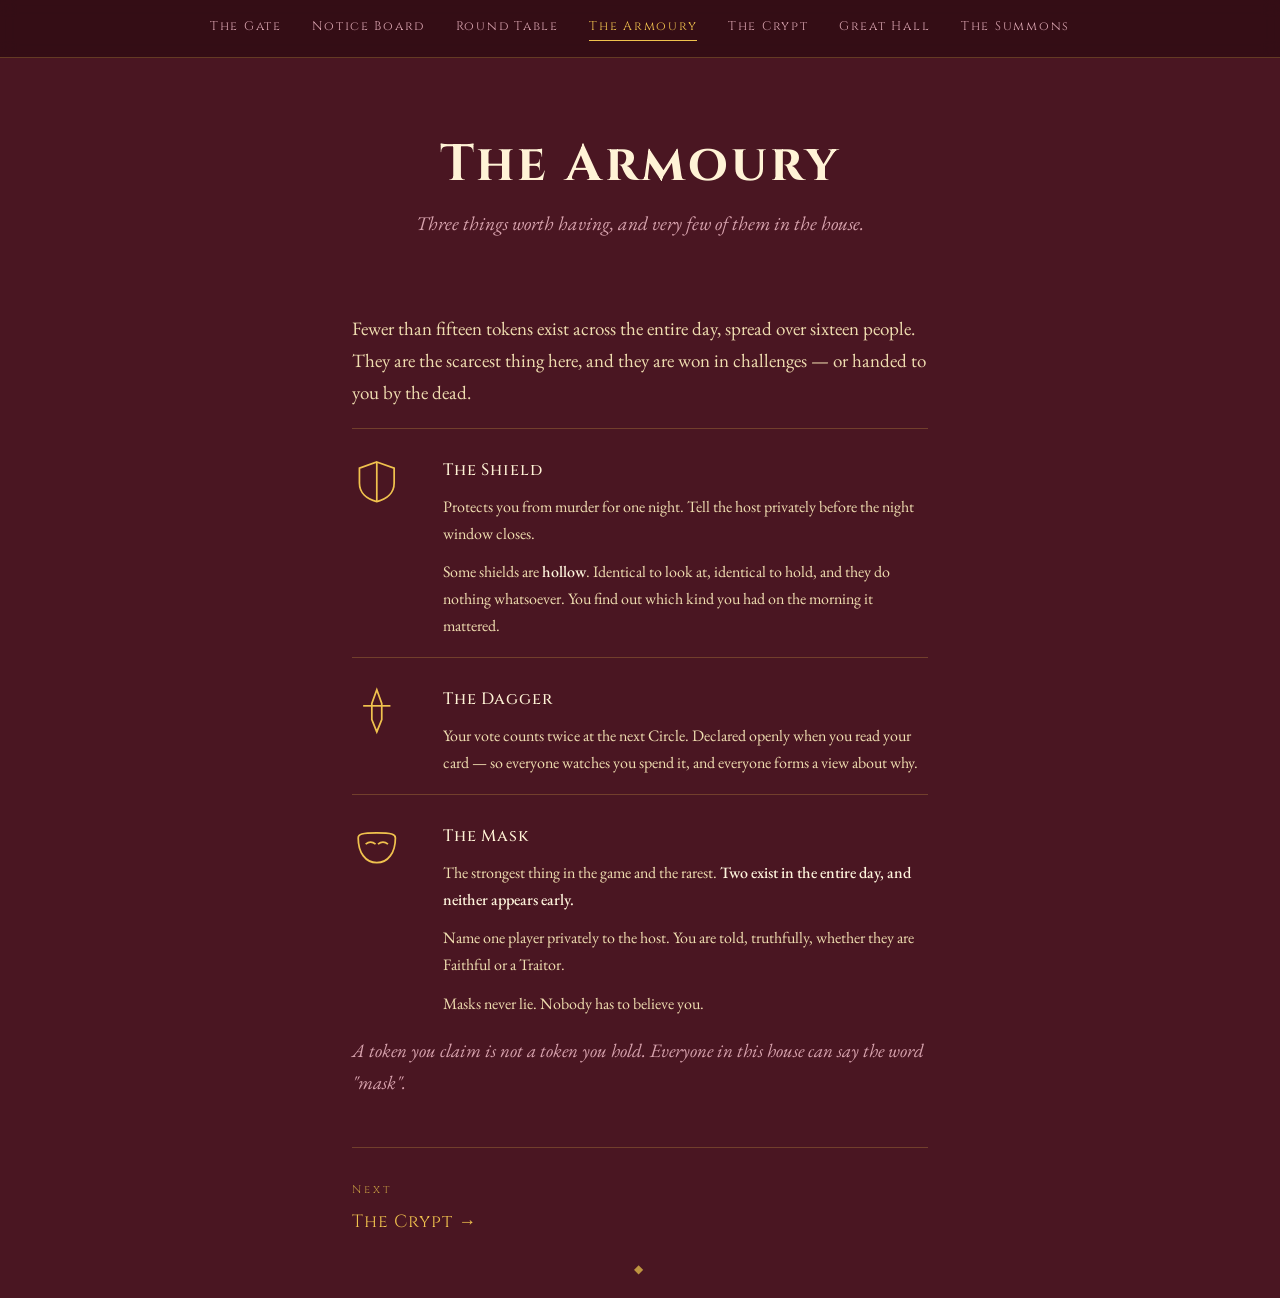
==== armoury.html @ 5d28b6f8 "The Traitors" ====
<!DOCTYPE html>
<html lang="en">
<head>
<meta charset="utf-8">
<meta name="viewport" content="width=device-width, initial-scale=1">
<title>The Armoury — The Traitors</title>
<meta name="description" content="Shield, dagger, mask — what they do and what they cost you.">
<meta property="og:title" content="The Armoury — The Traitors">
<meta property="og:description" content="Shield, dagger, mask — what they do and what they cost you.">
<meta property="og:image" content="https://nishalyadav15.github.io/traitors/og.png">
<meta name="theme-color" content="#4A1622">
<link rel="stylesheet" href="style.css">
</head>
<body>

<nav><div class="nav-inner">
  <a href="index.html">The Gate</a>
  <a href="notice-board.html">Notice Board</a>
  <a href="round-table.html">Round Table</a>
  <a href="armoury.html" aria-current="page">The Armoury</a>
  <a href="crypt.html">The Crypt</a>
  <a href="great-hall.html">Great Hall</a>
  <a href="summons.html">The Summons</a>
</div></nav>

<header class="wrap pagehead">
  <h1 class="roomname">The Armoury</h1>
  <p class="roomsub">Three things worth having, and very few of them in the house.</p>
</header>

<section class="wrap">
  <p>Fewer than fifteen tokens exist across the entire day, spread over sixteen people. They are the scarcest thing here, and they are won in challenges — or handed to you by the dead.</p>

  <div class="token">
    <svg viewBox="0 0 40 40" fill="none" stroke="currentColor" stroke-width="1.4" aria-hidden="true">
      <path d="M20 4 L34 9v12c0 8-6 13-14 15-8-2-14-7-14-15V9z"/>
      <path d="M20 4v32"/>
    </svg>
    <div>
      <h3>The Shield</h3>
      <p>Protects you from murder for one night. Tell the host privately before the night window closes.</p>
      <p>Some shields are <strong>hollow</strong>. Identical to look at, identical to hold, and they do nothing whatsoever. You find out which kind you had on the morning it mattered.</p>
    </div>
  </div>

  <div class="token">
    <svg viewBox="0 0 40 40" fill="none" stroke="currentColor" stroke-width="1.4" aria-hidden="true">
      <path d="M20 3 L24 14v13l-4 10-4-10V14z"/>
      <path d="M9 16h22"/>
      <path d="M20 37v-2"/>
    </svg>
    <div>
      <h3>The Dagger</h3>
      <p>Your vote counts twice at the next Circle. Declared openly when you read your card — so everyone watches you spend it, and everyone forms a view about why.</p>
    </div>
  </div>

  <div class="token">
    <svg viewBox="0 0 40 40" fill="none" stroke="currentColor" stroke-width="1.4" aria-hidden="true">
      <path d="M5 12c0-3 3-4 15-4s15 1 15 4c0 12-6 20-15 20S5 24 5 12z"/>
      <path d="M11 17c2.5-2 5.5-2 8 0M21 17c2.5-2 5.5-2 8 0"/>
    </svg>
    <div>
      <h3>The Mask</h3>
      <p>The strongest thing in the game and the rarest. <strong>Two exist in the entire day, and neither appears early.</strong></p>
      <p>Name one player privately to the host. You are told, truthfully, whether they are Faithful or a Traitor.</p>
      <p>Masks never lie. Nobody has to believe you.</p>
    </div>
  </div>

  <p><em>A token you claim is not a token you hold. Everyone in this house can say the word "mask".</em></p>

  <div class="next">
    <a href="crypt.html">
      <span class="lab">Next</span>
      <span class="to">The Crypt →</span>
    </a>
  </div>
</section>

<footer class="wrap">
  <p class="sig">◆</p>
</footer>

</body>
</html>
---- style.css ----
@font-face{font-family:"Cinzel";src:url("fonts/cinzel.ttf") format("truetype");font-weight:400 900;font-style:normal;font-display:swap;}
@font-face{font-family:"EB Garamond";src:url("fonts/ebgaramond.ttf") format("truetype");font-weight:400 800;font-style:normal;font-display:swap;}
@font-face{font-family:"EB Garamond";src:url("fonts/ebgaramond-italic.ttf") format("truetype");font-weight:400 800;font-style:italic;font-display:swap;}

:root{
  --wine:#4A1622;
  --wine-lift:#5C1D2B;
  --wine-deep:#330D16;
  --gold:#F0C24E;
  --gold-dim:#BE9440;
  --gold-text:#EFDDB0;
  --cream:#F4EAD6;
  --claret:#7A1E33;
  --rose:#D8A3AE;
  --measure:34rem;
}
*{box-sizing:border-box;}
html{-webkit-text-size-adjust:100%;scroll-behavior:smooth;}
body{
  margin:0;background:var(--wine);color:var(--gold-text);
  font-family:"EB Garamond",Georgia,"Times New Roman",serif;
  font-size:1.0625rem;line-height:1.65;text-rendering:optimizeLegibility;
}
.wrap{max-width:var(--measure);margin:0 auto;padding:0 1.5rem;}

/* ---------- nav ---------- */
nav{
  position:sticky;top:0;z-index:20;
  background:rgba(51,13,22,.95);
  backdrop-filter:blur(8px);
  border-bottom:1px solid rgba(240,194,78,.26);
}
.nav-inner{
  display:flex;gap:1.35rem;align-items:center;
  overflow-x:auto;scrollbar-width:none;
  padding:.85rem 1.5rem;
  max-width:60rem;margin:0 auto;
}
.nav-inner::-webkit-scrollbar{display:none;}
.nav-inner a{
  font-family:"Cinzel",serif;font-size:.74rem;letter-spacing:.14em;
  color:var(--rose);text-decoration:none;white-space:nowrap;
  padding-bottom:.15rem;border-bottom:1px solid transparent;
}
.nav-inner a:hover,.nav-inner a:focus-visible{color:#FFF3D6;}
.nav-inner a[aria-current]{color:var(--gold);border-bottom-color:var(--gold);}

/* ---------- page head ---------- */
.pagehead{padding:3.75rem 1.5rem .5rem;text-align:center;}
.roomname{
  font-family:"Cinzel",serif;font-weight:700;
  font-size:clamp(1.9rem,8vw,2.7rem);letter-spacing:.055em;
  margin:0;line-height:1.05;color:#FFF3D6;
}
.roomsub{margin:1rem auto 0;max-width:26rem;color:var(--rose);font-style:italic;}
.pagehead + section{padding-top:4rem;}

/* ---------- gate hero ---------- */
.hero{position:relative;padding:5rem 1.5rem 3rem;text-align:center;overflow:hidden;}
.hero::before{
  content:"";position:absolute;top:-10rem;left:50%;
  width:36rem;height:36rem;transform:translateX(-50%);
  background:radial-gradient(circle,rgba(240,194,78,.17) 0%,rgba(216,163,174,.07) 40%,transparent 68%);
  pointer-events:none;animation:kindle 2.4s ease-out both;
}
@keyframes kindle{from{opacity:0;transform:translateX(-50%) scale(.85);}to{opacity:1;transform:translateX(-50%) scale(1);}}
.hero-inner{position:relative;}
.crest{width:44px;height:44px;margin-bottom:1.75rem;color:var(--gold);}
h1{
  font-family:"Cinzel",serif;font-weight:700;
  font-size:clamp(2.4rem,13vw,3.9rem);line-height:.98;
  letter-spacing:.055em;margin:0;color:#FFF6DE;
}
h1 .the{
  display:block;font-size:.31em;letter-spacing:.5em;font-weight:500;
  color:var(--gold);margin-bottom:.9rem;padding-left:.5em;
}
.when{margin:1.6rem 0 0;font-style:italic;color:var(--rose);}
.menace{
  margin:2.4rem auto 0;max-width:23rem;font-size:1.3rem;line-height:1.4;
  color:var(--gold);
  border-top:1px solid rgba(240,194,78,.32);border-bottom:1px solid rgba(240,194,78,.32);
  padding:1.35rem 0;
}

/* ---------- countdown ---------- */
.countdown{display:flex;justify-content:center;gap:1.6rem;margin:2.6rem auto 0;}
.cd-unit{text-align:center;min-width:3.4rem;}
.cd-num{
  font-family:"Cinzel",serif;font-size:1.7rem;font-weight:700;
  color:#FFF6DE;line-height:1;display:block;font-variant-numeric:tabular-nums;
}
.cd-lab{font-size:.7rem;letter-spacing:.2em;color:var(--gold-dim);font-family:"Cinzel",serif;}
.cd-done{
  font-family:"Cinzel",serif;color:var(--gold);letter-spacing:.16em;
  margin:2.6rem 0 0;font-size:1.05rem;
}

/* ---------- structure ---------- */
section{padding:3rem 0 .5rem;}
h2{
  font-family:"Cinzel",serif;font-weight:700;font-size:1.32rem;
  letter-spacing:.09em;line-height:1.25;margin:0 0 1.4rem;color:var(--gold);
}
h3{
  font-family:"Cinzel",serif;font-weight:500;font-size:1.02rem;
  letter-spacing:.05em;margin:2.4rem 0 .7rem;color:#FFF3D6;
}
p{margin:0 0 1.15rem;}
strong{font-weight:500;color:#FFF6DE;}
em{color:var(--rose);}
a{color:var(--gold);}

.rule{
  display:flex;align-items:center;gap:1rem;
  margin:3rem auto 0;max-width:var(--measure);padding:0 1.5rem;color:var(--gold-dim);
}
.rule::before,.rule::after{content:"";flex:1;height:1px;background:currentColor;opacity:.4;}
.rule span{font-size:.7rem;letter-spacing:.3em;}

ul.plain{list-style:none;padding:0;margin:0 0 1.15rem;}
ul.plain li{position:relative;padding-left:1.4rem;margin-bottom:.7rem;}
ul.plain li::before{content:"◆";position:absolute;left:0;top:.05em;color:var(--gold-dim);font-size:.62em;}

ol.advice{padding-left:0;list-style:none;counter-reset:a;margin:0;}
ol.advice li{counter-increment:a;position:relative;padding-left:2.4rem;margin-bottom:1.15rem;}
ol.advice li::before{
  content:counter(a);position:absolute;left:0;top:.1em;
  font-family:"Cinzel",serif;font-size:.82rem;color:var(--gold);
  width:1.5rem;text-align:right;
}

/* ---------- room index ---------- */
.room{
  display:block;text-decoration:none;color:inherit;
  border-top:1px solid rgba(240,194,78,.24);padding:1.4rem 0;
}
.rooms > .room:last-child{border-bottom:1px solid rgba(240,194,78,.24);}
.room-name{
  font-family:"Cinzel",serif;font-size:1.06rem;letter-spacing:.06em;
  color:var(--gold);display:block;margin-bottom:.25rem;
}
.room-what{color:var(--rose);font-size:.98rem;display:block;}
.room:hover .room-name,.room:focus-visible .room-name{color:#FFF6DE;}

/* ---------- schedule ---------- */
.sched-row{
  display:grid;grid-template-columns:4.1rem 1fr;gap:1rem;
  padding:.95rem 0;border-top:1px solid rgba(240,194,78,.2);
}
.sched-row:last-child{border-bottom:1px solid rgba(240,194,78,.2);}
.sched-time{font-family:"Cinzel",serif;font-size:.86rem;color:var(--gold);padding-top:.18em;}
.sched-body p{margin:0;}
.sched-body p + p{margin-top:.4rem;font-size:.96rem;color:var(--rose);}

/* ---------- steps ---------- */
.step{display:grid;grid-template-columns:1.9rem 1fr;gap:.9rem;margin-bottom:1.5rem;}
.step-n{font-family:"Cinzel",serif;font-size:.8rem;color:var(--gold);padding-top:.28em;}
.step-b p{margin:0;}
.step-b p + p{margin-top:.45rem;}
.step-t{font-weight:500;color:#FFF6DE;}
.step-dur{color:var(--rose);font-style:italic;}

/* ---------- tokens ---------- */
.token{
  border-top:1px solid rgba(240,194,78,.24);padding:1.75rem 0 .4rem;
  display:grid;grid-template-columns:3.4rem 1fr;gap:1.1rem;
}
.token:last-of-type{border-bottom:1px solid rgba(240,194,78,.24);margin-bottom:1.4rem;}
.token svg{width:2.6rem;height:2.6rem;color:var(--gold);}
.token h3{margin:0 0 .5rem;}
.token p{margin:0 0 .7rem;font-size:1rem;}

/* ---------- fire ---------- */
.fire{
  border:1px solid rgba(240,194,78,.32);padding:1.5rem 1.4rem .4rem;margin:0 0 1.15rem;
  background:linear-gradient(180deg,rgba(240,194,78,.07),transparent);
}
.fire p:last-child{margin-bottom:1.1rem;}
.verdict{
  font-family:"Cinzel",serif;color:var(--gold);font-size:1.02rem;
  letter-spacing:.05em;line-height:1.45;
}

/* ---------- phone rules ---------- */
.phone-split{display:grid;gap:1.1rem;margin-bottom:1.4rem;}
.phone-split div{border-left:2px solid var(--gold-dim);padding-left:1.1rem;}
.phone-split div:last-child{border-left-color:var(--rose);}
.phone-split p{margin:0;}
.phone-split .lede{font-weight:500;color:#FFF6DE;margin-bottom:.25rem;}

/* ---------- notice board summary rows ---------- */
.brief-row{
  display:grid;grid-template-columns:1fr;gap:.3rem;
  border-top:1px solid rgba(240,194,78,.2);padding:1.1rem 0;
}
.brief-list{margin:0 0 1.4rem;}
.brief-list .brief-row:last-child{border-bottom:1px solid rgba(240,194,78,.2);}
.brief-row dt{
  font-family:"Cinzel",serif;font-size:.82rem;letter-spacing:.08em;color:var(--gold);
}
.brief-row dd{margin:0;}

/* ---------- roster ---------- */
.roster{display:grid;grid-template-columns:repeat(2,1fr);gap:.6rem;margin:0 0 1.4rem;padding:0;list-style:none;}
.roster li{
  border:1px solid rgba(240,194,78,.26);padding:.85rem .9rem;
  font-family:"Cinzel",serif;font-size:.86rem;letter-spacing:.05em;
  display:flex;align-items:baseline;gap:.6rem;
}
.roster .num{color:var(--gold-dim);font-size:.72rem;min-width:1.3rem;}
.roster .slot{color:var(--rose);font-style:normal;}

/* ---------- summons ---------- */
.brief{
  border:1px solid rgba(240,194,78,.32);padding:1.4rem 1.3rem;
  margin:0 0 1rem;background:rgba(240,194,78,.06);
}
.brief p{margin:0;font-style:italic;}
button.copy{
  font-family:"Cinzel",serif;font-size:.76rem;letter-spacing:.14em;
  background:transparent;color:var(--gold);
  border:1px solid var(--gold-dim);padding:.7rem 1.3rem;
  cursor:pointer;margin-bottom:1.6rem;
}
button.copy:hover,button.copy:focus-visible{background:rgba(240,194,78,.12);color:#FFF6DE;}
.actions{display:flex;flex-wrap:wrap;gap:.8rem;margin-bottom:1.6rem;}
.actions button.copy{margin-bottom:0;}
button.primary{
  background:var(--gold);color:#330D16;border-color:var(--gold);font-weight:700;
}
button.primary:hover,button.primary:focus-visible{background:#FFD978;color:#330D16;}
.detail{
  display:grid;grid-template-columns:6.5rem 1fr;gap:.7rem 1rem;
  border-top:1px solid rgba(240,194,78,.2);padding:.95rem 0;
}
.detail:last-of-type{border-bottom:1px solid rgba(240,194,78,.2);margin-bottom:1.4rem;}
.detail dt{font-family:"Cinzel",serif;font-size:.76rem;letter-spacing:.1em;color:var(--gold);padding-top:.22em;}
.detail dd{margin:0;}

/* ---------- next room ---------- */
.next{border-top:1px solid rgba(240,194,78,.24);margin-top:3rem;padding:2rem 0 0;}
.next a{text-decoration:none;display:block;}
.next .lab{
  font-family:"Cinzel",serif;font-size:.7rem;letter-spacing:.26em;
  color:var(--gold-dim);display:block;margin-bottom:.35rem;
}
.next .to{font-family:"Cinzel",serif;font-size:1.1rem;letter-spacing:.06em;color:var(--gold);}
.next a:hover .to,.next a:focus-visible .to{color:#FFF6DE;}

footer{padding:3rem 0 4rem;text-align:center;color:var(--rose);font-style:italic;}
footer .sig{
  font-family:"Cinzel",serif;font-style:normal;font-size:.72rem;
  letter-spacing:.3em;color:var(--gold-dim);margin-top:1.4rem;
}

a:focus-visible,button:focus-visible{outline:2px solid var(--gold);outline-offset:3px;}

/* ---------- The Crypt: the whole room inverts ---------- */
body.crypt{background:var(--cream);color:#2A1017;}
body.crypt nav{background:rgba(244,234,214,.95);border-bottom-color:rgba(122,30,51,.3);}
body.crypt .nav-inner a{color:#8A5F68;}
body.crypt .nav-inner a:hover,body.crypt .nav-inner a:focus-visible{color:#2A1017;}
body.crypt .nav-inner a[aria-current]{color:var(--claret);border-bottom-color:var(--claret);}
body.crypt .roomname{color:#2A1017;}
body.crypt .roomsub{color:#6E4A52;}
body.crypt h2{color:var(--claret);}
body.crypt h3{color:#2A1017;}
body.crypt strong{color:#12060A;}
body.crypt em{color:#6E4A52;}
body.crypt a{color:var(--claret);}
body.crypt .rule{color:#C0A2A9;}
body.crypt ul.plain li::before{color:var(--claret);}
body.crypt .epitaph{
  font-family:"Cinzel",serif;font-size:.78rem;letter-spacing:.32em;
  color:var(--claret);margin:0 0 1.4rem;text-align:center;
}
body.crypt .final{border-left:2px solid var(--claret);padding-left:1.15rem;margin:2rem 0 0;}
body.crypt .next{border-top-color:rgba(122,30,51,.28);}
body.crypt .next .lab{color:#9A7A80;}
body.crypt .next .to{color:var(--claret);}
body.crypt .next a:hover .to,body.crypt .next a:focus-visible .to{color:#2A1017;}
body.crypt footer{color:#9A7A80;}
body.crypt footer .sig{color:#C0A2A9;}
body.crypt a:focus-visible{outline-color:var(--claret);}

/* ---------- tablet ---------- */
@media (min-width:620px){
  body{font-size:1.125rem;}
  .phone-split{grid-template-columns:1fr 1fr;gap:1.6rem;}
  .countdown{gap:2.4rem;}
  .cd-num{font-size:2.1rem;}
  .brief-row{grid-template-columns:9.5rem 1fr;gap:1.2rem;}
}

/* ---------- desktop ---------- */
@media (min-width:900px){
  :root{--measure:39rem;}
  body{font-size:1.1875rem;line-height:1.7;}
  .nav-inner{justify-content:center;padding:1rem 2rem;gap:1.9rem;}
  .nav-inner a{font-size:.78rem;}

  .hero{padding:7rem 2rem 4.5rem;}
  .hero::before{width:48rem;height:48rem;top:-14rem;}
  h1{font-size:5.2rem;}
  .crest{width:56px;height:56px;margin-bottom:2.25rem;}
  .menace{font-size:1.5rem;max-width:27rem;margin-top:3rem;padding:1.6rem 0;}
  .cd-num{font-size:2.4rem;}
  .countdown{gap:3.2rem;}

  .pagehead{padding:5rem 1.5rem .5rem;}
  .roomname{font-size:3.2rem;}
  .roomsub{font-size:1.22rem;max-width:30rem;}
  section{padding:4rem 0 .5rem;}
  .rule{margin-top:4rem;}
  h2{font-size:1.5rem;}

  .wrap.rooms-wide{max-width:52rem;}
  .rooms{display:grid;grid-template-columns:1fr 1fr;column-gap:2.5rem;}
  .rooms > .room:nth-last-child(2){border-bottom:1px solid rgba(240,194,78,.24);}

  .roster{grid-template-columns:repeat(4,1fr);}
  .sched-row{grid-template-columns:5rem 1fr;}
  .token{grid-template-columns:4.2rem 1fr;gap:1.5rem;}
  .token svg{width:3.1rem;height:3.1rem;}
  .step{grid-template-columns:2.4rem 1fr;}
}

@media (prefers-reduced-motion:reduce){
  .hero::before{animation:none;}
  html{scroll-behavior:auto;}
}
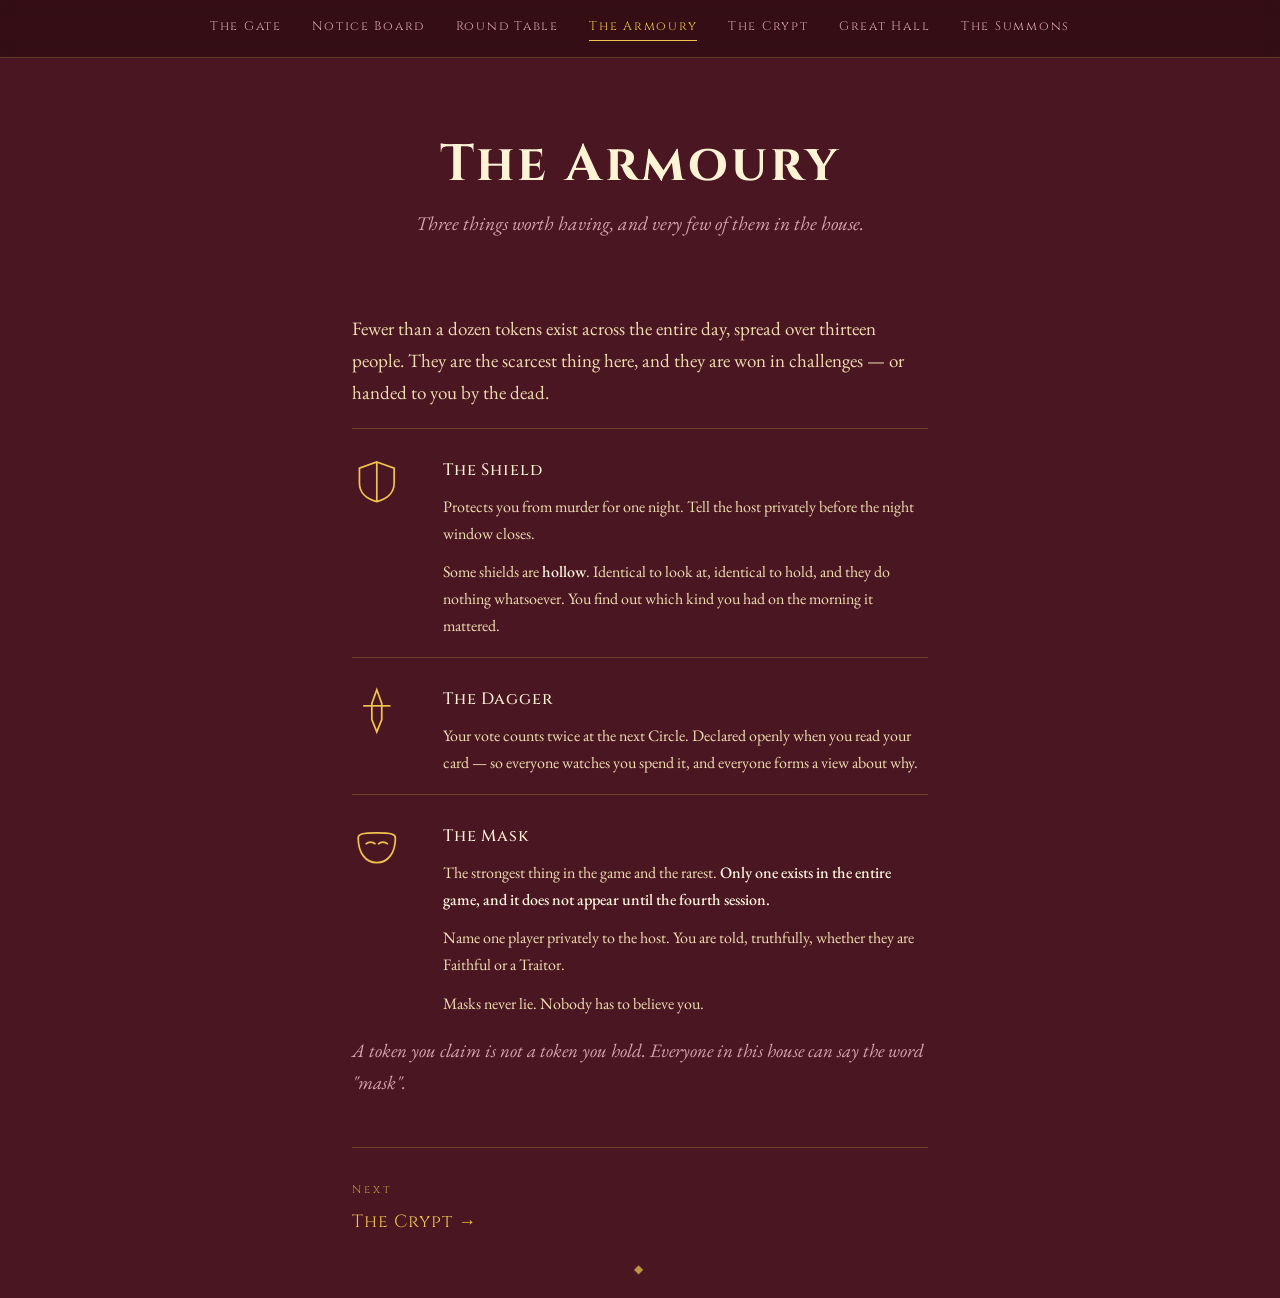
==== commit d5a88c8b: "Mobile-friendly cast grid: 2-up on phones, tap to reveal" ====
--- a/armoury.html
+++ b/armoury.html
@@ -29,7 +29,7 @@
 </header>
 
 <section class="wrap">
-  <p>Fewer than fifteen tokens exist across the entire day, spread over sixteen people. They are the scarcest thing here, and they are won in challenges — or handed to you by the dead.</p>
+  <p>Fewer than a dozen tokens exist across the entire day, spread over thirteen people. They are the scarcest thing here, and they are won in challenges — or handed to you by the dead.</p>
 
   <div class="token">
     <svg viewBox="0 0 40 40" fill="none" stroke="currentColor" stroke-width="1.4" aria-hidden="true">
@@ -62,7 +62,7 @@
     </svg>
     <div>
       <h3>The Mask</h3>
-      <p>The strongest thing in the game and the rarest. <strong>Two exist in the entire day, and neither appears early.</strong></p>
+      <p>The strongest thing in the game and the rarest. <strong>Only one exists in the entire game, and it does not appear until the fourth session.</strong></p>
       <p>Name one player privately to the host. You are told, truthfully, whether they are Faithful or a Traitor.</p>
       <p>Masks never lie. Nobody has to believe you.</p>
     </div>
--- a/style.css
+++ b/style.css
@@ -210,6 +210,46 @@
 }
 .roster .num{color:var(--gold-dim);font-size:.72rem;min-width:1.3rem;}
 .roster .slot{color:var(--rose);font-style:normal;}
+
+/* ---------- cast grid: gapless 4x4 poster ---------- */
+.cast{
+  display:grid;grid-template-columns:repeat(2,1fr);
+  gap:0;margin:0 0 1rem;padding:0;list-style:none;
+  border:1px solid rgba(240,194,78,.34);
+}
+.cast li{margin:0;}
+.cast figure{
+  margin:0;position:relative;aspect-ratio:1/1;overflow:hidden;
+  background:var(--wine-deep);
+  outline:1px solid rgba(240,194,78,.16);outline-offset:-1px;
+  cursor:pointer;
+}
+.cast img{
+  width:100%;height:100%;object-fit:cover;display:block;
+  filter:grayscale(1) contrast(1.06);   /* TINT */
+  mix-blend-mode:luminosity;            /* TINT */
+  transition:filter .35s ease, mix-blend-mode .35s ease, transform .5s ease;
+}
+.cast .nameplate{
+  position:absolute;left:0;right:0;bottom:0;z-index:2;
+  padding:2rem .4rem .55rem;
+  background:linear-gradient(180deg,transparent,rgba(30,7,13,.9) 58%);
+  font-family:"Cinzel",serif;font-size:.78rem;letter-spacing:.07em;
+  color:var(--gold);text-align:center;line-height:1.25;
+  text-shadow:0 1px 3px rgba(0,0,0,.85);
+}
+.cast .nameplate.unnamed{color:var(--rose);opacity:.65;}
+@media (hover:hover){
+  .cast li:hover img{filter:none;mix-blend-mode:normal;transform:scale(1.04);}
+}
+/* tap to reveal, for touch screens */
+.cast li.revealed img{filter:none;mix-blend-mode:normal;}
+.cast li.revealed figure{outline-color:var(--gold);}
+.cast-hint{
+  font-family:"Cinzel",serif;font-size:.66rem;letter-spacing:.16em;
+  color:var(--gold-dim);text-align:center;margin:0 0 1.8rem;
+}
+/* to show photos in full colour, delete the two lines marked TINT above */
 
 /* ---------- summons ---------- */
 .brief{
@@ -287,6 +327,8 @@
 /* ---------- tablet ---------- */
 @media (min-width:620px){
   body{font-size:1.125rem;}
+  .cast{grid-template-columns:repeat(4,1fr);}
+  .cast .nameplate{font-size:.62rem;padding:1.6rem .35rem .4rem;}
   .phone-split{grid-template-columns:1fr 1fr;gap:1.6rem;}
   .countdown{gap:2.4rem;}
   .cd-num{font-size:2.1rem;}
@@ -316,10 +358,12 @@
   h2{font-size:1.5rem;}
 
   .wrap.rooms-wide{max-width:52rem;}
+  .wrap.cast-wide{max-width:56rem;}
   .rooms{display:grid;grid-template-columns:1fr 1fr;column-gap:2.5rem;}
   .rooms > .room:nth-last-child(2){border-bottom:1px solid rgba(240,194,78,.24);}
 
   .roster{grid-template-columns:repeat(4,1fr);}
+  .cast .nameplate{font-size:.86rem;padding:2.4rem .5rem .65rem;}
   .sched-row{grid-template-columns:5rem 1fr;}
   .token{grid-template-columns:4.2rem 1fr;gap:1.5rem;}
   .token svg{width:3.1rem;height:3.1rem;}
